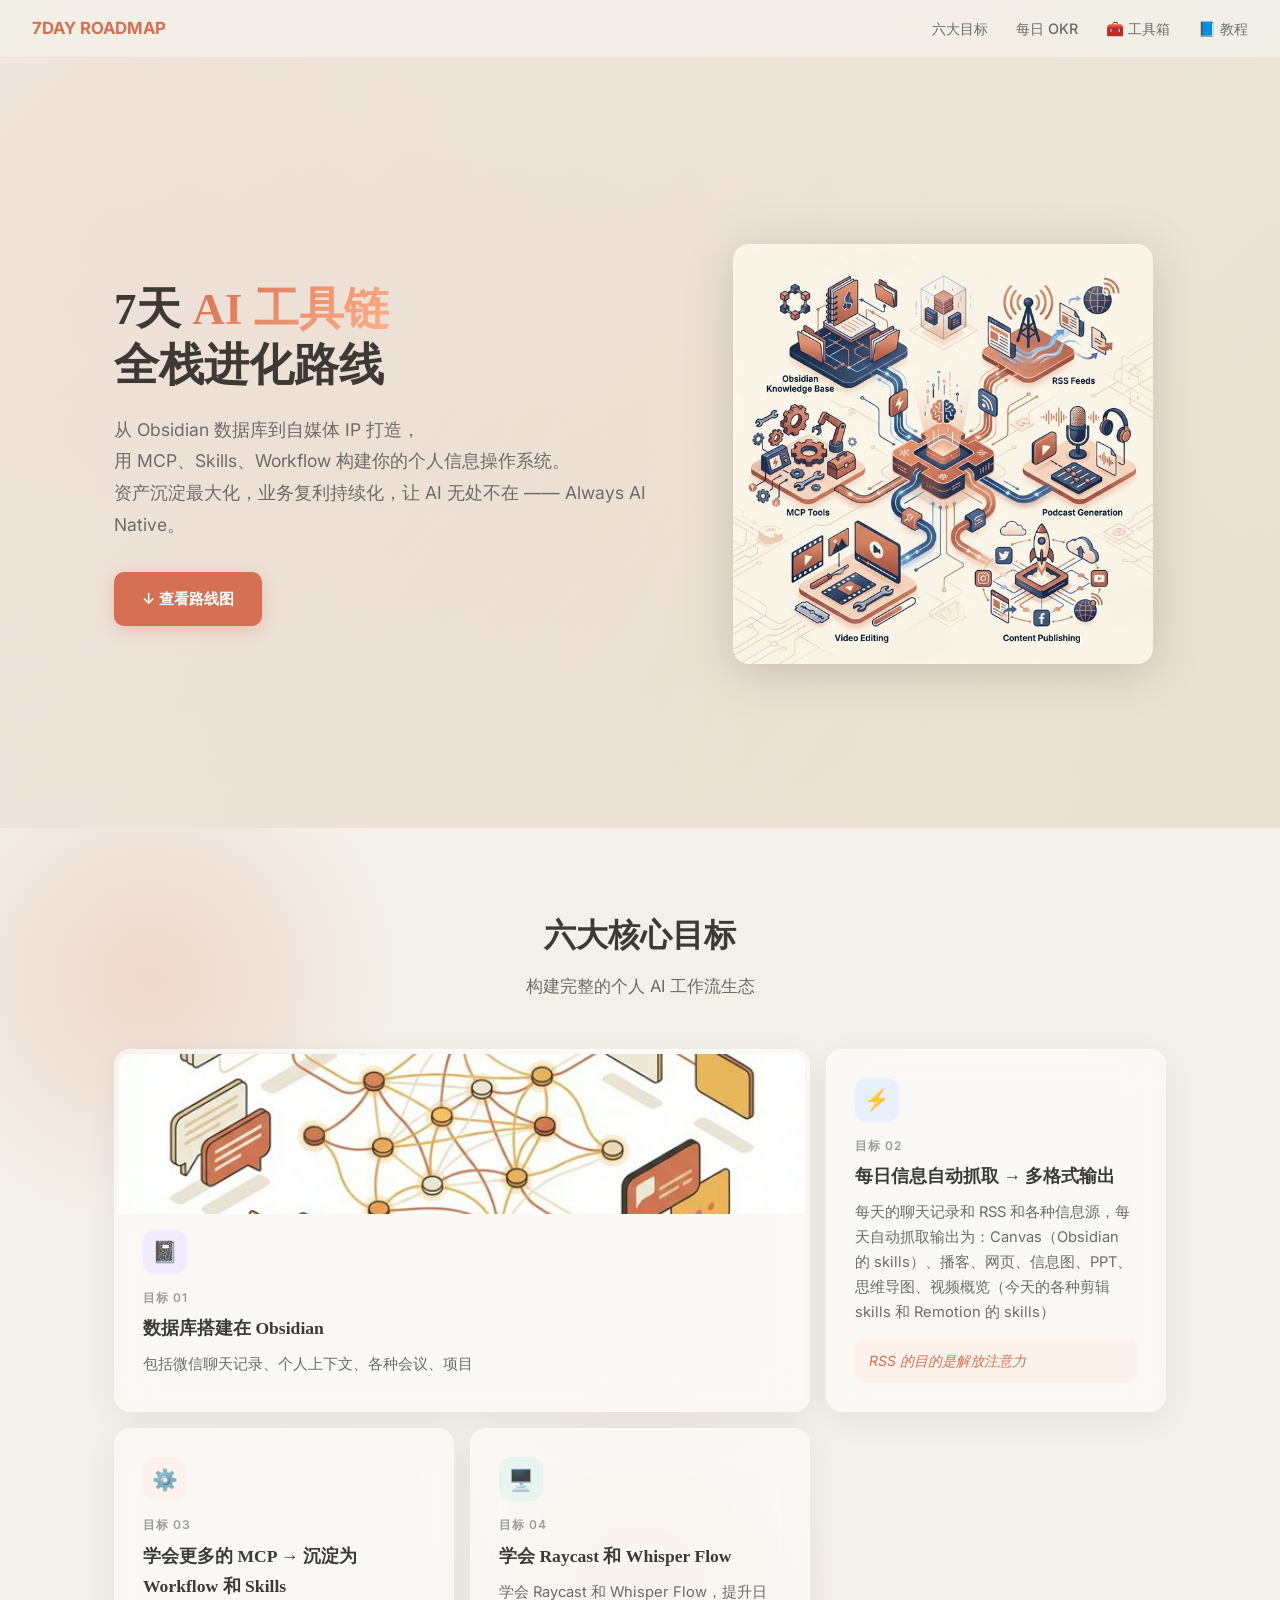
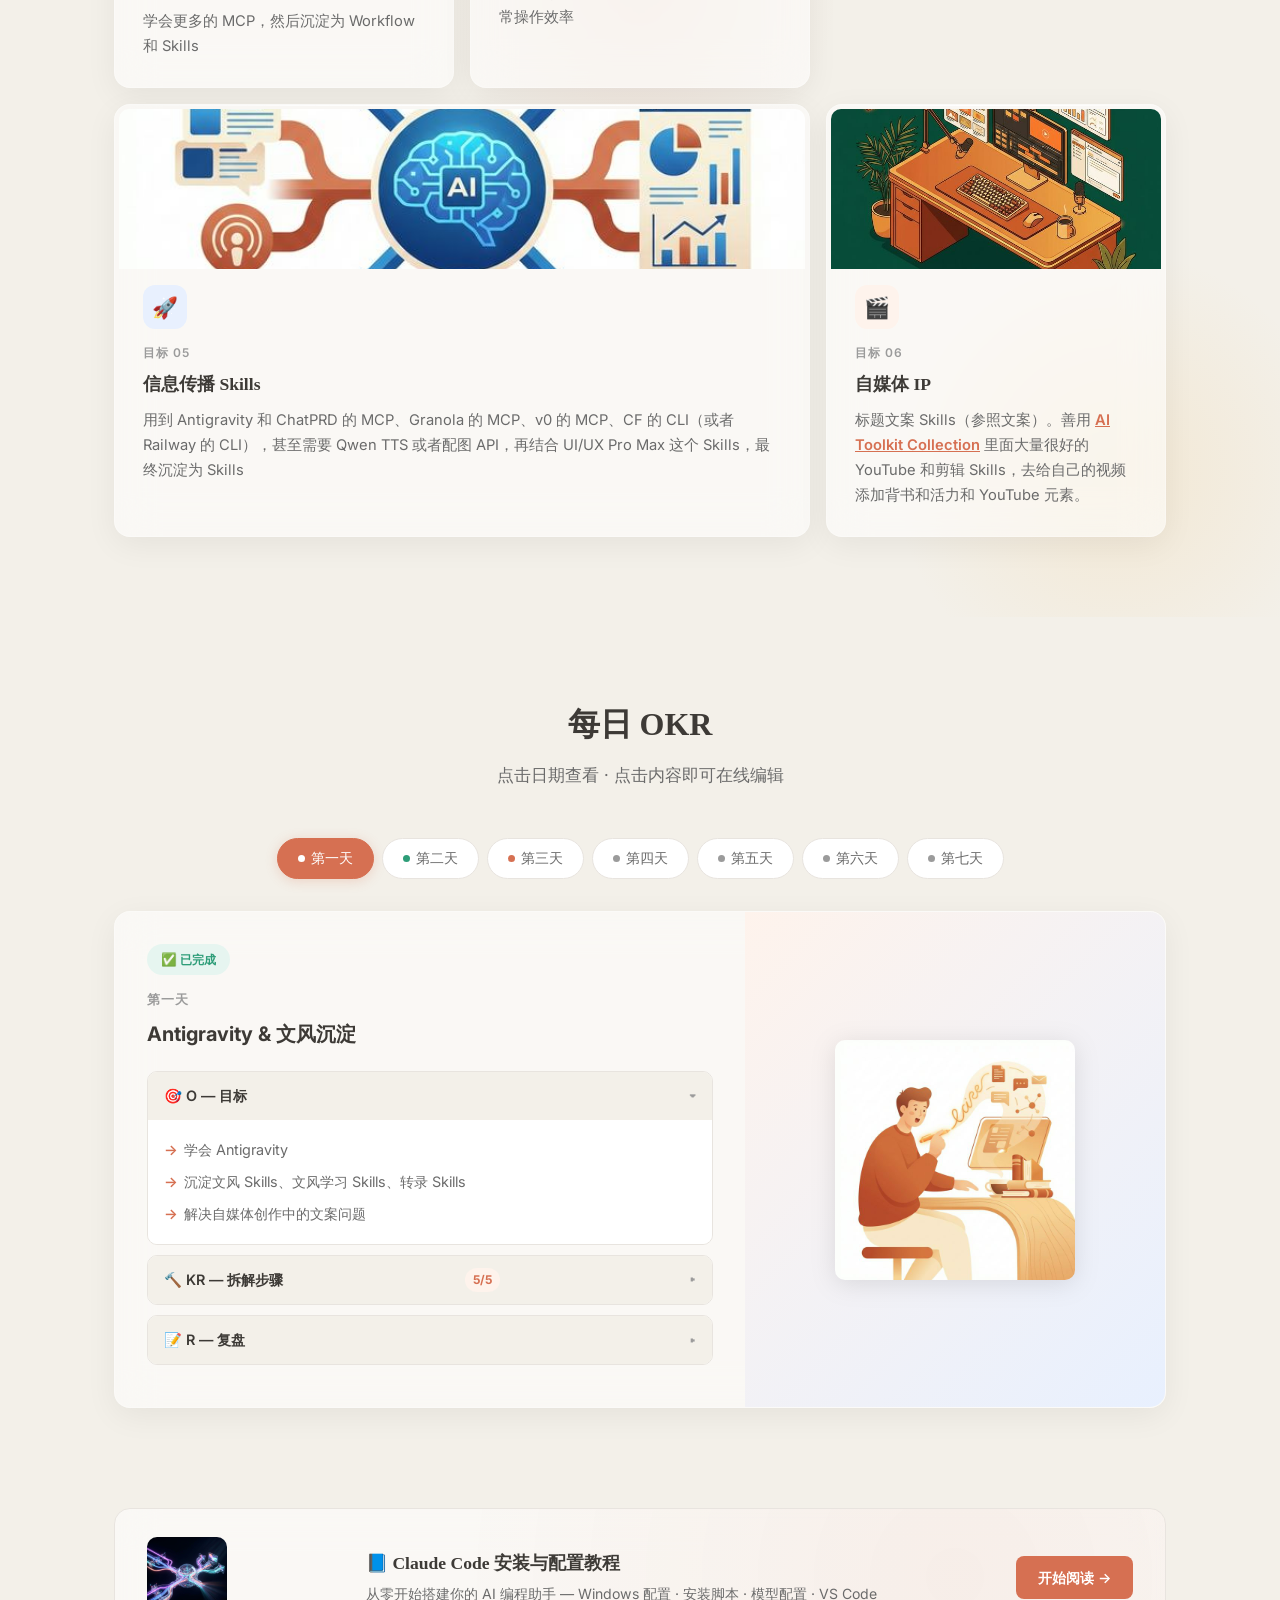
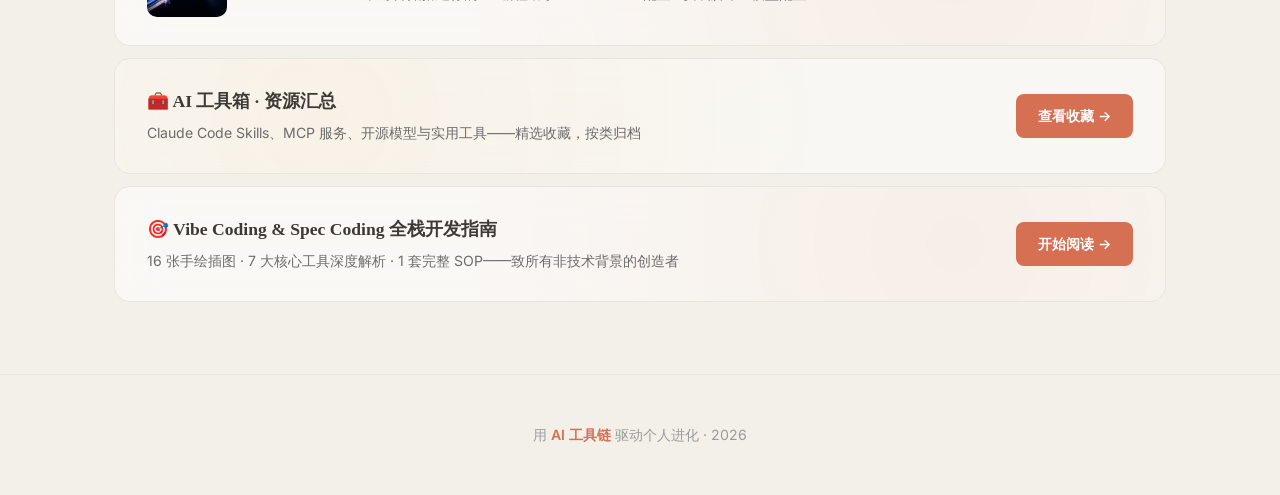
==== index.html @ 2cfd47f9 "初始提交：7天 AI 工具链全栈进化路线" ====
<!DOCTYPE html>
<html lang="zh-CN">

<head>
    <link rel="icon" type="image/png" href="assets/favicon.png">
    <meta charset="UTF-8">
    <meta name="viewport" content="width=device-width, initial-scale=1.0">
    <title>7天学习路线 — AI 工具链全栈进化</title>
    <meta name="description" content="从零到一，7天掌握 AI 工具链：Obsidian 数据库、RSS 自动抓取、MCP 工具链、信息传播 Skills、自媒体 IP 打造。">
    <link rel="stylesheet" href="style.css">
</head>

<body>

    <!-- 导航栏 -->
    <nav class="navbar">
        <div class="nav-logo">7DAY ROADMAP</div>
        <ul class="nav-links">
            <li><a href="#goals">六大目标</a></li>
            <li><a href="#timeline">每日 OKR</a></li>
            <li><a href="https://ai-toolkit-collection.pages.dev/" target="_blank">🧰 工具箱</a></li>
            <li><a href="https://claude-code-tutorial-cno.pages.dev/" target="_blank">📘 教程</a></li>
        </ul>
    </nav>

    <!-- Hero -->
    <section class="hero">
        <div class="container">
            <div class="hero-inner">
                <div class="hero-text">
                    <h1>7天 <span>AI 工具链</span><br>全栈进化路线</h1>
                    <p class="subtitle">
                        从 Obsidian 数据库到自媒体 IP 打造，<br>
                        用 MCP、Skills、Workflow 构建你的个人信息操作系统。<br>
                        资产沉淀最大化，业务复利持续化，让 AI 无处不在 —— Always AI Native。
                    </p>
                    <a href="#goals" class="hero-cta">
                        ↓ 查看路线图
                    </a>
                </div>
                <div class="hero-visual">
                    <img src="assets/hero.png" alt="AI 工具链路线图" class="hero-img">
                </div>
            </div>
        </div>
    </section>

    <!-- 六大目标 -->
    <section class="goals-section" id="goals">
        <div class="container">
            <div class="section-header fade-in">
                <h2>六大核心目标</h2>
                <p>构建完整的个人 AI 工作流生态</p>
            </div>

            <div class="bento-grid">

                <!-- 目标 1 - 大卡片 -->
                <div class="card featured fade-in">
                    <img src="assets/obsidian.png" alt="Obsidian 数据库" class="card-img">
                    <div class="goal-icon purple">📓</div>
                    <div class="goal-number">目标 01</div>
                    <h3>数据库搭建在 Obsidian</h3>
                    <p>包括微信聊天记录、个人上下文、各种会议、项目</p>
                </div>

                <!-- 目标 2 -->
                <div class="card fade-in">
                    <div class="goal-icon blue">⚡</div>
                    <div class="goal-number">目标 02</div>
                    <h3>每日信息自动抓取 → 多格式输出</h3>
                    <p>每天的聊天记录和 RSS 和各种信息源，每天自动抓取输出为：Canvas（Obsidian 的 skills）、播客、网页、信息图、PPT、思维导图、视频概览（今天的各种剪辑 skills 和
                        Remotion 的 skills）</p>
                    <div class="day-note">RSS 的目的是解放注意力</div>
                </div>

                <!-- 目标 3 -->
                <div class="card fade-in">
                    <div class="goal-icon orange">⚙️</div>
                    <div class="goal-number">目标 03</div>
                    <h3>学会更多的 MCP → 沉淀为 Workflow 和 Skills</h3>
                    <p>学会更多的 MCP，然后沉淀为 Workflow 和 Skills</p>
                </div>

                <!-- 目标 4 -->
                <div class="card fade-in">
                    <div class="goal-icon green">🖥️</div>
                    <div class="goal-number">目标 04</div>
                    <h3>学会 Raycast 和 Whisper Flow</h3>
                    <p>学会 Raycast 和 Whisper Flow，提升日常操作效率</p>
                </div>

                <!-- 目标 5 - 大卡片 -->
                <div class="card featured fade-in">
                    <img src="assets/broadcast.png" alt="信息传播 Skills" class="card-img">
                    <div class="goal-icon blue">🚀</div>
                    <div class="goal-number">目标 05</div>
                    <h3>信息传播 Skills</h3>
                    <p>用到 Antigravity 和 ChatPRD 的 MCP、Granola 的 MCP、v0 的 MCP、CF 的 CLI（或者 Railway 的 CLI），甚至需要 Qwen TTS
                        或者配图 API，再结合 UI/UX Pro Max 这个 Skills，最终沉淀为 Skills</p>
                </div>

                <!-- 目标 6 -->
                <div class="card fade-in">
                    <img src="assets/creator.png" alt="自媒体 IP" class="card-img">
                    <div class="goal-icon orange">🎬</div>
                    <div class="goal-number">目标 06</div>
                    <h3>自媒体 IP</h3>
                    <p>标题文案 Skills（参照文案）。善用 <a href="https://ai-toolkit-collection.pages.dev/" target="_blank"
                            style="color:var(--accent);font-weight:600;text-decoration:underline;">AI Toolkit
                            Collection</a> 里面大量很好的 YouTube 和剪辑 Skills，去给自己的视频添加背书和活力和 YouTube 元素。
                    </p>
                </div>

            </div>
        </div>
    </section>

    <!-- 7天 OKR - Tab 切换 -->
    <section class="timeline-section" id="timeline">
        <div class="container">
            <div class="section-header fade-in">
                <h2>每日 OKR</h2>
                <p>点击日期查看 · 点击内容即可在线编辑</p>
            </div>

            <!-- Tab 按钮 -->
            <div class="tab-bar fade-in">
                <button class="tab-btn active" data-tab="day1">
                    <span class="status-dot done"></span> 第一天
                </button>
                <button class="tab-btn" data-tab="day2">
                    <span class="status-dot done"></span> 第二天
                </button>
                <button class="tab-btn" data-tab="day3">
                    <span class="status-dot current"></span> 第三天
                </button>
                <button class="tab-btn" data-tab="day4">
                    <span class="status-dot upcoming"></span> 第四天
                </button>
                <button class="tab-btn" data-tab="day5">
                    <span class="status-dot upcoming"></span> 第五天
                </button>
                <button class="tab-btn" data-tab="day6">
                    <span class="status-dot upcoming"></span> 第六天
                </button>
                <button class="tab-btn" data-tab="day7">
                    <span class="status-dot upcoming"></span> 第七天
                </button>
            </div>

            <!-- Tab 内容面板 - 由 JS 动态渲染 -->
            <div class="tab-panels fade-in" id="tabPanels">
                <!-- JS will render day panels here -->
            </div>

        </div>
    </section>

    <!-- Tutorial CTA -->
    <section class="cta-section">
        <div class="container">
            <div class="cta-card fade-in">
                <img src="assets/pipeline.png" alt="AI 工作流" class="cta-img">
                <div class="cta-text">
                    <h3>📘 Claude Code 安装与配置教程</h3>
                    <p>从零开始搭建你的 AI 编程助手 — Windows 配置 · 安装脚本 · 模型配置 · VS Code</p>
                </div>
                <a href="https://claude-code-tutorial-cno.pages.dev/" target="_blank" class="cta-btn">开始阅读 →</a>
            </div>
            <div class="cta-card cta-toolkit fade-in">
                <div class="cta-text">
                    <h3>🧰 AI 工具箱 · 资源汇总</h3>
                    <p>Claude Code Skills、MCP 服务、开源模型与实用工具——精选收藏，按类归档</p>
                </div>
                <a href="https://ai-toolkit-collection.pages.dev/" target="_blank" class="cta-btn">查看收藏 →</a>
            </div>
            <div class="cta-card fade-in">
                <div class="cta-text">
                    <h3>🎯 Vibe Coding & Spec Coding 全栈开发指南</h3>
                    <p>16 张手绘插图 · 7 大核心工具深度解析 · 1 套完整 SOP——致所有非技术背景的创造者</p>
                </div>
                <a href="https://vibe-guide.pages.dev/" target="_blank" class="cta-btn">开始阅读 →</a>
            </div>
        </div>
    </section>

    <!-- Footer -->
    <footer class="footer">
        <div class="container">
            <p>用 <span class="highlight">AI 工具链</span> 驱动个人进化 · 2026</p>
        </div>
    </footer>

    <!-- JS -->
    <script>
        // ===== 配置 =====
        const STATUS_MAP = {
            done: { emoji: '✅', text: '已完成', dotClass: 'done' },
            current: { emoji: '🔥', text: '进行中', dotClass: 'current' },
            upcoming: { emoji: '⬜', text: '待完成', dotClass: 'upcoming' }
        };
        const STATUS_CYCLE = ['upcoming', 'current', 'done'];
        const DAY_LABELS = {
            day1: '第一天', day2: '第二天', day3: '第三天',
            day4: '第四天', day5: '第五天', day6: '第六天', day7: '第七天'
        };
        const DAY_IMAGES = {
            day1: 'assets/day1.png', day2: 'assets/day2.png', day3: 'assets/day3.png',
            day4: 'assets/day4.png', day5: 'assets/day5.png', day6: 'assets/day6.png',
            day7: 'assets/day7.png'
        };

        let okrData = {};
        let saveTimer = null;

        // ===== 防抖保存 =====
        function debounceSave(day, field, value) {
            clearTimeout(saveTimer);
            saveTimer = setTimeout(() => {
                fetch('/api/status', {
                    method: 'PUT',
                    headers: { 'Content-Type': 'application/json' },
                    body: JSON.stringify({ day, field, value })
                }).catch(e => console.warn('保存失败', e));
            }, 600);
        }

        // ===== 即时保存（checkbox 等） =====
        function instantSave(day, field, value) {
            fetch('/api/status', {
                method: 'PUT',
                headers: { 'Content-Type': 'application/json' },
                body: JSON.stringify({ day, field, value })
            }).catch(e => console.warn('保存失败', e));
        }

        // ===== 渲染所有天 =====
        function renderAllDays() {
            const container = document.getElementById('tabPanels');
            container.innerHTML = '';

            Object.keys(okrData).forEach((day, idx) => {
                const d = okrData[day];
                const info = STATUS_MAP[d.status] || STATUS_MAP['upcoming'];
                const isFirst = idx === 0;

                const panel = document.createElement('div');
                panel.className = 'tab-panel' + (isFirst ? ' active' : '');
                panel.id = day;

                panel.innerHTML = `
                    <div class="day-card okr-card">
                        <div class="okr-main">
                            <!-- 状态 + 标题 -->
                            <div class="okr-header">
                                <span class="status-badge ${d.status}" data-day="${day}"
                                      style="cursor:pointer" title="点击切换状态">
                                    ${info.emoji} ${info.text}
                                </span>
                                <div class="day-label">${DAY_LABELS[day]}</div>
                                <h3>${d.title}</h3>
                            </div>

                            <!-- O: 目标 -->
                            <div class="accordion open" data-section="objective">
                                <div class="accordion-header">
                                    <span>🎯 O — 目标</span>
                                    <span class="acc-arrow">▾</span>
                                </div>
                                <div class="accordion-body">
                                    <ul class="objective-list">
                                        ${(d.objective || []).map(item => `<li>${item}</li>`).join('')}
                                    </ul>
                                </div>
                            </div>

                            <!-- KR: 关键结果 -->
                            <div class="accordion" data-section="keyResults">
                                <div class="accordion-header">
                                    <span>🔨 KR — 拆解步骤</span>
                                    <span class="acc-badge">${(d.keyResults || []).filter(k => k.checked).length}/${(d.keyResults || []).length}</span>
                                    <span class="acc-arrow">▸</span>
                                </div>
                                <div class="accordion-body">
                                    ${(d.keyResults && d.keyResults.length > 0) ?
                        `<ul class="kr-list">
                                            ${d.keyResults.map((kr, i) => `
                                                <li class="kr-item" data-idx="${i}">
                                                    <input type="checkbox" class="kr-check" ${kr.checked ? 'checked' : ''}
                                                           data-day="${day}" data-idx="${i}">
                                                    <span class="kr-text ${kr.checked ? 'checked' : ''}"
                                                          contenteditable="true"
                                                          data-day="${day}" data-idx="${i}"
                                                          data-field="kr-text">${kr.text}</span>
                                                    <button class="kr-delete" data-day="${day}" data-idx="${i}" title="删除">×</button>
                                                </li>
                                            `).join('')}
                                        </ul>` :
                        '<p class="placeholder-hint">还没有拆解步骤</p>'
                    }
                                    <button class="add-btn" data-day="${day}" data-type="kr">
                                        + 添加一个步骤
                                    </button>
                                </div>
                            </div>

                            <!-- R: 复盘 -->
                            <div class="accordion" data-section="review">
                                <div class="accordion-header">
                                    <span>📝 R — 复盘</span>
                                    <span class="acc-arrow">▸</span>
                                </div>
                                <div class="accordion-body">
                                    <div class="review-area"
                                         contenteditable="true"
                                         data-day="${day}"
                                         data-field="review"
                                         data-placeholder="在这里记录：&#10;⚡ 遇到了什么问题？怎么解决的？&#10;✨ 实际完成了什么？有什么收获？"
                                    >${d.review || ''}</div>
                                </div>
                            </div>
                        </div>

                        <div class="day-card-visual">
                            <img src="${DAY_IMAGES[day]}" alt="${DAY_LABELS[day]}" class="day-img">
                        </div>
                    </div>
                `;
                container.appendChild(panel);
            });

            // 绑定事件
            bindEvents();
            updateTabDots();
        }

        // ===== 更新 Tab 按钮圆点 =====
        function updateTabDots() {
            document.querySelectorAll('.tab-btn').forEach(btn => {
                const day = btn.dataset.tab;
                if (okrData[day]) {
                    const dot = btn.querySelector('.status-dot');
                    const info = STATUS_MAP[okrData[day].status];
                    if (dot && info) dot.className = 'status-dot ' + info.dotClass;
                }
            });
        }

        // ===== 绑定所有事件 =====
        function bindEvents() {
            // 手风琴折叠
            document.querySelectorAll('.accordion-header').forEach(header => {
                header.addEventListener('click', () => {
                    const acc = header.parentElement;
                    acc.classList.toggle('open');
                    const arrow = header.querySelector('.acc-arrow');
                    arrow.textContent = acc.classList.contains('open') ? '▾' : '▸';
                });
            });

            // 状态切换
            document.querySelectorAll('.status-badge').forEach(badge => {
                badge.addEventListener('click', () => {
                    const day = badge.dataset.day;
                    const cur = okrData[day].status;
                    const next = STATUS_CYCLE[(STATUS_CYCLE.indexOf(cur) + 1) % STATUS_CYCLE.length];
                    okrData[day].status = next;
                    const info = STATUS_MAP[next];
                    badge.className = 'status-badge ' + next;
                    badge.textContent = info.emoji + ' ' + info.text;
                    badge.style.cursor = 'pointer';
                    updateTabDots();
                    instantSave(day, 'status', next);
                });
            });

            // KR checkbox
            document.querySelectorAll('.kr-check').forEach(cb => {
                cb.addEventListener('change', () => {
                    const day = cb.dataset.day;
                    const idx = parseInt(cb.dataset.idx);
                    okrData[day].keyResults[idx].checked = cb.checked;
                    const textEl = cb.nextElementSibling;
                    textEl.classList.toggle('checked', cb.checked);
                    // 更新 badge 计数
                    const acc = cb.closest('.accordion');
                    const badge = acc.querySelector('.acc-badge');
                    const krs = okrData[day].keyResults;
                    badge.textContent = `${krs.filter(k => k.checked).length}/${krs.length}`;
                    instantSave(day, 'keyResults', okrData[day].keyResults);
                });
            });

            // KR 文字编辑
            document.querySelectorAll('[data-field="kr-text"]').forEach(el => {
                el.addEventListener('blur', () => {
                    const day = el.dataset.day;
                    const idx = parseInt(el.dataset.idx);
                    okrData[day].keyResults[idx].text = el.textContent.trim();
                    debounceSave(day, 'keyResults', okrData[day].keyResults);
                });
                el.addEventListener('keydown', (e) => {
                    if (e.key === 'Enter') { e.preventDefault(); el.blur(); }
                });
            });

            // KR 删除
            document.querySelectorAll('.kr-delete').forEach(btn => {
                btn.addEventListener('click', () => {
                    const day = btn.dataset.day;
                    const idx = parseInt(btn.dataset.idx);
                    okrData[day].keyResults.splice(idx, 1);
                    instantSave(day, 'keyResults', okrData[day].keyResults);
                    renderAllDays();
                    // 重新激活当前 tab
                    activateTab(day);
                });
            });

            // 添加 KR
            document.querySelectorAll('.add-btn[data-type="kr"]').forEach(btn => {
                btn.addEventListener('click', () => {
                    const day = btn.dataset.day;
                    if (!okrData[day].keyResults) okrData[day].keyResults = [];
                    okrData[day].keyResults.push({ text: '新步骤', checked: false });
                    instantSave(day, 'keyResults', okrData[day].keyResults);
                    renderAllDays();
                    activateTab(day);
                    // 自动展开 KR 并聚焦新项
                    const panel = document.getElementById(day);
                    const krAcc = panel.querySelector('[data-section="keyResults"]');
                    krAcc.classList.add('open');
                    krAcc.querySelector('.acc-arrow').textContent = '▾';
                    const items = panel.querySelectorAll('.kr-text');
                    const last = items[items.length - 1];
                    if (last) {
                        last.focus();
                        // 选中全部文字方便直接输入
                        const range = document.createRange();
                        range.selectNodeContents(last);
                        const sel = window.getSelection();
                        sel.removeAllRanges();
                        sel.addRange(range);
                    }
                });
            });

            // 复盘编辑
            document.querySelectorAll('[data-field="review"]').forEach(el => {
                el.addEventListener('input', () => {
                    const day = el.dataset.day;
                    okrData[day].review = el.innerText.trim();
                    debounceSave(day, 'review', okrData[day].review);
                });
            });
        }

        // ===== 激活指定 tab =====
        function activateTab(day) {
            document.querySelectorAll('.tab-btn').forEach(b => b.classList.remove('active'));
            document.querySelectorAll('.tab-panel').forEach(p => p.classList.remove('active'));
            const btn = document.querySelector(`.tab-btn[data-tab="${day}"]`);
            const panel = document.getElementById(day);
            if (btn) btn.classList.add('active');
            if (panel) panel.classList.add('active');
        }

        // ===== Tab 切换 =====
        document.querySelectorAll('.tab-btn').forEach(btn => {
            btn.addEventListener('click', () => {
                activateTab(btn.dataset.tab);
            });
        });

        // ===== 默认数据（来自 content.md） =====
        const DEFAULT_OKR = {
            day1: {
                title: 'Antigravity & 文风沉淀',
                status: 'done',
                objective: ['学会 Antigravity', '沉淀文风 Skills、文风学习 Skills、转录 Skills', '解决自媒体创作中的文案问题'],
                keyResults: [
                    { text: '学会 Antigravity', checked: true },
                    { text: '沉淀了文风 Skills、文风学习 Skills、转录 Skills', checked: true },
                    { text: '解决了自媒体创作中的文案问题', checked: true },
                    { text: '学会了 Granola', checked: true },
                    { text: '初步学习了 Obsidian 和 Whisper Flow 和 Raycast', checked: true }
                ],
                review: ''
            },
            day2: {
                title: 'Skills 深度学习 & MCP',
                status: 'done',
                objective: ['进一步沉淀自媒体文风', '深入学习 Skills 体系', '学会 MCP 集成'],
                keyResults: [
                    { text: '进一步沉淀了小满的自媒体文风', checked: true },
                    { text: '学习了 Skills（玩了很多 Skills）', checked: true },
                    { text: '学会创建 Skills、Workflow 转 Skills', checked: true },
                    { text: '学会使用 Granola 和 v0 的 MCP', checked: true }
                ],
                review: ''
            },
            day3: {
                title: 'MCP 工具链 & 信息传播 Skills',
                status: 'current',
                objective: ['学习微信公众号文章阅读 MCP', '完全学习 Whisper Flow', '构建信息传播 Skills'],
                keyResults: [
                    { text: '学习微信公众号文章阅读 MCP', checked: false },
                    { text: 'Claude Code 中 Skills 的初步使用', checked: false },
                    { text: '完全学习 Whisper Flow', checked: false },
                    { text: '学习 GitHub/ChatPRD/Granola/v0 MCP + CF/Railway CLI → 沉淀为 Skills', checked: false }
                ],
                review: ''
            },
            day4: {
                title: 'Obsidian 数据库搭建',
                status: 'upcoming',
                objective: ['Obsidian 数据库搭建', '把第三天学到的 MCP 实际跑通'],
                keyResults: [
                    { text: 'Obsidian 数据库搭建（微信聊天记录导入、个人上下文管理、会议记录、项目资料库）', checked: false },
                    { text: '把第三天学到的 MCP 实际跑通，沉淀为 Workflow', checked: false }
                ],
                review: ''
            },
            day5: {
                title: '每日信息自动抓取管线',
                status: 'upcoming',
                objective: ['信息源接入与自动抓取', '多格式输出逐个跑通', '整条管线串联'],
                keyResults: [
                    { text: '信息源接入：聊天记录 + RSS + 各种信息源自动抓取', checked: false },
                    { text: '输出格式逐个跑通：Canvas、播客、网页、信息图、PPT、思维导图', checked: false },
                    { text: '视频概览输出（结合剪辑 Skills 和 Remotion Skills）', checked: false },
                    { text: '整条管线串联：信息源 → 抓取 → 多格式输出，沉淀为 Workflow/Skills', checked: false }
                ],
                review: ''
            },
            day6: {
                title: '自媒体 IP 打造',
                status: 'upcoming',
                objective: ['标题文案 Skills', '善用 AI Toolkit Collection', '自媒体创作流程沉淀'],
                keyResults: [
                    { text: '标题文案 Skills（参照文案）', checked: false },
                    { text: '善用 AI Toolkit Collection 里的 YouTube 和剪辑 Skills', checked: false },
                    { text: 'Qwen TTS / 配图 API 接入，结合 UI/UX Pro Max Skills', checked: false },
                    { text: '沉淀为完整的自媒体创作 Skills', checked: false }
                ],
                review: ''
            },
            day7: {
                title: 'Raycast 深度 & 全链路沉淀',
                status: 'upcoming',
                objective: ['Raycast 深度学习', '信息传播 Skills 最终整合', '跑通端到端 Demo'],
                keyResults: [
                    { text: 'Raycast 深度学习（快捷指令、Extensions、与 AI 工作流的结合）', checked: false },
                    { text: '信息传播 Skills 最终整合（Antigravity + ChatPRD + Granola + v0 + CF/Railway）', checked: false },
                    { text: '所有 Workflow 和 Skills 文件规范化（统一格式、写好文档）', checked: false },
                    { text: '跑通完整端到端 Demo：信息抓取 → 内容生成 → 多格式输出 → 发布', checked: false }
                ],
                review: ''
            }
        };

        // ===== 加载数据 =====
        async function loadOKR() {
            try {
                const res = await fetch('/api/status');
                if (!res.ok) throw new Error('API 返回非 200');
                okrData = await res.json();
                if (!okrData || Object.keys(okrData).length === 0) throw new Error('数据为空');
            } catch (e) {
                console.warn('API 不可用，使用默认数据');
                okrData = JSON.parse(JSON.stringify(DEFAULT_OKR));
            }
            renderAllDays();
        }

        loadOKR();

        // ===== 滚动淡入 =====
        const observer = new IntersectionObserver((entries) => {
            entries.forEach(entry => {
                if (entry.isIntersecting) {
                    entry.target.classList.add('visible');
                }
            });
        }, { threshold: 0.1 });

        document.querySelectorAll('.fade-in').forEach(el => observer.observe(el));
    </script>

</body>

</html>
---- style.css ----
/* ===== 基础设置 ===== */
@import url('https://fonts.googleapis.com/css2?family=Inter:wght@300;400;500;600;700&display=swap');

*,
*::before,
*::after {
  margin: 0;
  padding: 0;
  box-sizing: border-box;
}

:root {
  --bg: #F3F0E9;
  --bg-card: #FFFFFF;
  --text: #3D3A36;
  --text-secondary: #6B6B6B;
  --text-light: #9B9B9B;
  --accent: #D67052;
  --secondary: #F0B857;
  --accent-light: #F4D4C4;
  --accent-bg: #FEF3EC;
  --blue: #4A90D9;
  --blue-light: #E8F0FE;
  --green: #2D9D78;
  --green-light: #E6F5F0;
  --purple: #8B5CF6;
  --purple-light: #F0EBFE;
  --border: #E8E4DF;
  --shadow-sm: 0 1px 3px rgba(0, 0, 0, 0.04);
  --shadow-md: 0 4px 16px rgba(0, 0, 0, 0.06);
  --shadow-lg: 0 8px 32px rgba(0, 0, 0, 0.08);
  --radius: 16px;
  --radius-sm: 10px;
  --font: 'Inter', -apple-system, "PingFang SC", "Microsoft YaHei", sans-serif;
  --font-heading: 'Georgia', 'Noto Serif SC', serif;
}

html {
  scroll-behavior: smooth;
  font-size: 16px;
}

body {
  background: var(--bg);
  color: var(--text);
  font-family: var(--font);
  line-height: 1.7;
  overflow-x: hidden;
}

/* ===== 容器 ===== */
.container {
  max-width: 1100px;
  margin: 0 auto;
  padding: 0 24px;
}

/* ===== 导航 ===== */
.navbar {
  position: fixed;
  top: 0;
  left: 0;
  right: 0;
  z-index: 100;
  background: rgba(243, 240, 233, 0.85);
  backdrop-filter: blur(16px);
  -webkit-backdrop-filter: blur(16px);
  border-bottom: 1px solid var(--border);
  padding: 14px 32px;
  display: flex;
  justify-content: space-between;
  align-items: center;
}

.nav-logo {
  font-weight: 700;
  font-size: 1.05rem;
  color: var(--accent);
}

.nav-links {
  display: flex;
  gap: 28px;
  list-style: none;
}

.nav-links a {
  color: var(--text-secondary);
  text-decoration: none;
  font-size: 0.9rem;
  font-weight: 500;
  transition: color 0.2s;
}

.nav-links a:hover {
  color: var(--text);
}

/* ===== Hero ===== */
.hero {
  min-height: 92vh;
  display: flex;
  align-items: center;
  padding-top: 80px;
  background: linear-gradient(135deg, var(--bg), #EDE8DF, #E8E3D9);
  position: relative;
  overflow: hidden;
}

.hero::before {
  content: '';
  position: absolute;
  top: -50%;
  left: -50%;
  width: 200%;
  height: 200%;
  background: radial-gradient(circle at 30% 40%, rgba(214, 112, 82, 0.1) 0%, transparent 50%),
    radial-gradient(circle at 70% 60%, rgba(240, 184, 87, 0.08) 0%, transparent 50%);
  animation: heroFloat 10s ease-in-out infinite;
}

@keyframes heroFloat {

  0%,
  100% {
    transform: translate(0, 0) rotate(0deg);
  }

  33% {
    transform: translate(2%, -1%) rotate(1deg);
  }

  66% {
    transform: translate(-1%, 1%) rotate(-1deg);
  }
}

.hero-inner {
  display: grid;
  grid-template-columns: 1.1fr 0.9fr;
  gap: 60px;
  align-items: center;
  position: relative;
  z-index: 1;
}

.hero-text h1 {
  font-family: var(--font-heading);
  font-size: 2.8rem;
  font-weight: 700;
  line-height: 1.25;
  margin-bottom: 20px;
  color: var(--text);
}

.hero-text h1 span {
  background: linear-gradient(135deg, var(--accent), #FFB088);
  -webkit-background-clip: text;
  -webkit-text-fill-color: transparent;
  background-clip: text;
}

.hero-text .subtitle {
  font-size: 1.1rem;
  color: var(--text-secondary);
  margin-bottom: 32px;
  line-height: 1.8;
}

.hero-cta {
  display: inline-flex;
  align-items: center;
  gap: 8px;
  padding: 14px 28px;
  background: var(--accent);
  color: white;
  border: none;
  border-radius: var(--radius-sm);
  font-size: 0.95rem;
  font-weight: 600;
  font-family: var(--font);
  cursor: pointer;
  transition: transform 0.2s, box-shadow 0.2s;
  text-decoration: none;
  box-shadow: 0 4px 16px rgba(214, 112, 82, 0.3);
}

.hero-cta:hover {
  transform: translateY(-2px);
  box-shadow: 0 6px 20px rgba(214, 112, 82, 0.4);
}

/* Hero Visual - 配图 */
.hero-visual {
  display: flex;
  justify-content: center;
  align-items: center;
  position: relative;
}

.hero-img {
  width: 100%;
  max-width: 420px;
  height: auto;
  border-radius: var(--radius);
  object-fit: cover;
  filter: drop-shadow(0 8px 24px rgba(0, 0, 0, 0.15));
}

/* 目标卡片配图 */
.card-img {
  width: 100%;
  height: 160px;
  object-fit: cover;
  border-radius: var(--radius-sm) var(--radius-sm) 0 0;
  margin: -24px -24px 16px -24px;
  width: calc(100% + 48px);
}

/* OKR 每日配图 */
.day-img {
  width: 100%;
  max-width: 240px;
  height: auto;
  border-radius: var(--radius-sm);
  object-fit: cover;
  filter: drop-shadow(0 4px 12px rgba(0, 0, 0, 0.1));
}

/* CTA 配图 */
.cta-img {
  width: 80px;
  height: 80px;
  object-fit: cover;
  border-radius: var(--radius-sm);
  flex-shrink: 0;
}

/* ===== 区块标题 ===== */
.section-header {
  text-align: center;
  margin-bottom: 48px;
}

.section-header h2 {
  font-family: var(--font-heading);
  font-size: 2rem;
  font-weight: 700;
  margin-bottom: 10px;
  color: var(--text);
}

.section-header p {
  color: var(--text-secondary);
  font-size: 1.05rem;
}

/* ===== 卡片 - 毛玻璃效果 ===== */
.card {
  background: rgba(255, 255, 255, 0.55);
  backdrop-filter: blur(20px);
  -webkit-backdrop-filter: blur(20px);
  border: 1px solid rgba(255, 255, 255, 0.25);
  border-radius: var(--radius);
  padding: 28px;
  transition: transform 0.3s ease, box-shadow 0.3s ease, background 0.3s ease;
  box-shadow: 0 8px 32px rgba(0, 0, 0, 0.06);
  position: relative;
  overflow: hidden;
  display: flex;
  flex-direction: column;
}

/* 卡片顶部渐变反光条 */
.card::before {
  content: '';
  position: absolute;
  top: 0;
  left: 0;
  right: 0;
  height: 1px;
  background: linear-gradient(90deg,
      transparent 0%,
      rgba(255, 255, 255, 0.8) 30%,
      rgba(255, 255, 255, 0.9) 50%,
      rgba(255, 255, 255, 0.8) 70%,
      transparent 100%);
}

.card:hover {
  transform: translateY(-5px);
  box-shadow: 0 16px 48px rgba(0, 0, 0, 0.1);
  background: rgba(255, 255, 255, 0.7);
}

/* ===== Bento 网格 - 六大目标 ===== */
.goals-section {
  padding: 80px 0;
  position: relative;
  overflow: hidden;
}

/* 背景彩色光斑 — 让毛玻璃有东西可以模糊 */
.goals-section::before {
  content: '';
  position: absolute;
  width: 500px;
  height: 500px;
  border-radius: 50%;
  background: radial-gradient(circle, rgba(218, 119, 86, 0.2) 0%, transparent 70%);
  top: -100px;
  left: -100px;
  pointer-events: none;
  z-index: 0;
}

.goals-section::after {
  content: '';
  position: absolute;
  width: 450px;
  height: 450px;
  border-radius: 50%;
  background: radial-gradient(circle, rgba(240, 184, 87, 0.15) 0%, transparent 70%);
  bottom: -80px;
  right: -60px;
  pointer-events: none;
  z-index: 0;
}

.goals-section .container {
  position: relative;
  z-index: 1;
}

.bento-grid {
  display: grid;
  grid-template-columns: repeat(3, 1fr);
  gap: 16px;
  position: relative;
}

/* 第三个光斑 — 暖赤陶 */
.bento-grid::before {
  content: '';
  position: absolute;
  width: 400px;
  height: 400px;
  border-radius: 50%;
  background: radial-gradient(circle, rgba(214, 112, 82, 0.1) 0%, transparent 70%);
  top: 50%;
  left: 50%;
  transform: translate(-50%, -50%);
  pointer-events: none;
  z-index: 0;
}

.bento-grid .card.featured {
  grid-column: span 2;
}

.goal-icon {
  width: 44px;
  height: 44px;
  border-radius: 12px;
  display: flex;
  align-items: center;
  justify-content: center;
  font-size: 1.3rem;
  margin-bottom: 14px;
}

.goal-icon.orange {
  background: var(--accent-bg);
  color: var(--accent);
}

.goal-icon.blue {
  background: var(--blue-light);
  color: var(--blue);
}

.goal-icon.green {
  background: var(--green-light);
  color: var(--green);
}

.goal-icon.purple {
  background: var(--purple-light);
  color: var(--purple);
}

.goal-number {
  font-size: 0.75rem;
  color: var(--text-light);
  letter-spacing: 1px;
  text-transform: uppercase;
  font-weight: 600;
  margin-bottom: 6px;
}

.card h3 {
  font-family: var(--font-heading);
  font-size: 1.1rem;
  font-weight: 600;
  margin-bottom: 8px;
  color: var(--text);
}

.card p {
  color: var(--text-secondary);
  font-size: 0.92rem;
  line-height: 1.7;
  flex: 1;
}

.goal-img {
  width: 100%;
  max-height: 180px;
  object-fit: cover;
  border-radius: 12px;
  margin-top: auto;
  padding-top: 14px;
}

/* ===== 7天计划 - Tab 切换 ===== */
.timeline-section {
  padding: 80px 0 100px;
}

.tab-bar {
  display: flex;
  gap: 8px;
  margin-bottom: 32px;
  flex-wrap: wrap;
  justify-content: center;
}

.tab-btn {
  padding: 10px 20px;
  border: 1px solid var(--border);
  border-radius: 100px;
  background: var(--bg-card);
  color: var(--text-secondary);
  font-size: 0.88rem;
  font-weight: 500;
  font-family: var(--font);
  cursor: pointer;
  transition: all 0.2s;
  display: flex;
  align-items: center;
  gap: 6px;
}

.tab-btn:hover {
  border-color: var(--accent);
  color: var(--accent);
}

.tab-btn.active {
  background: var(--accent);
  border-color: var(--accent);
  color: white;
  box-shadow: 0 2px 12px rgba(218, 119, 86, 0.25);
}

.tab-btn .status-dot {
  width: 7px;
  height: 7px;
  border-radius: 50%;
  display: inline-block;
}

.tab-btn .status-dot.done {
  background: var(--green);
}

.tab-btn .status-dot.current {
  background: var(--accent);
}

.tab-btn .status-dot.upcoming {
  background: var(--text-light);
}

.tab-btn.active .status-dot {
  background: white;
}

/* Tab 内容面板 */
.tab-panels {
  position: relative;
}

.tab-panel {
  display: none;
  animation: fadeSlideIn 0.35s ease-out;
}

.tab-panel.active {
  display: block;
}

@keyframes fadeSlideIn {
  from {
    opacity: 0;
    transform: translateY(12px);
  }

  to {
    opacity: 1;
    transform: translateY(0);
  }
}

.day-card {
  background: rgba(255, 255, 255, 0.55);
  backdrop-filter: blur(20px);
  -webkit-backdrop-filter: blur(20px);
  border: 1px solid rgba(255, 255, 255, 0.25);
  border-radius: var(--radius);
  overflow: hidden;
  display: grid;
  grid-template-columns: 1fr 1fr;
  min-height: 360px;
  box-shadow: 0 8px 32px rgba(0, 0, 0, 0.06);
}

.day-card-content {
  padding: 36px;
  display: flex;
  flex-direction: column;
  justify-content: center;
}

.day-card-visual {
  display: flex;
  align-items: center;
  justify-content: center;
  background: linear-gradient(135deg, var(--accent-bg), var(--blue-light));
  padding: 24px;
  position: relative;
}

.day-emoji {
  font-size: 64px;
  filter: drop-shadow(0 4px 12px rgba(0, 0, 0, 0.1));
}

.status-badge {
  display: inline-flex;
  align-items: center;
  gap: 5px;
  padding: 5px 14px;
  border-radius: 100px;
  font-size: 0.78rem;
  font-weight: 600;
  margin-bottom: 14px;
  width: fit-content;
}

.status-badge.done {
  background: var(--green-light);
  color: var(--green);
}

.status-badge.current {
  background: var(--accent-bg);
  color: var(--accent);
}

.status-badge.upcoming {
  background: #F3F3F3;
  color: var(--text-light);
}

.day-label {
  font-size: 0.8rem;
  letter-spacing: 1px;
  text-transform: uppercase;
  font-weight: 600;
  color: var(--text-light);
  margin-bottom: 6px;
}

.day-card-content h3 {
  font-size: 1.3rem;
  font-weight: 700;
  margin-bottom: 16px;
  color: var(--text);
}

.day-card-content ul {
  list-style: none;
  padding: 0;
}

.day-card-content li {
  color: var(--text-secondary);
  font-size: 0.92rem;
  padding: 5px 0;
  padding-left: 20px;
  position: relative;
  line-height: 1.65;
}

.day-card-content li::before {
  content: '→';
  position: absolute;
  left: 0;
  color: var(--accent);
  font-weight: 600;
}

.day-note {
  margin-top: 14px;
  padding: 10px 14px;
  background: var(--accent-bg);
  border-radius: var(--radius-sm);
  font-size: 0.88rem;
  color: var(--accent);
  font-style: italic;
}

/* ===== Footer ===== */
.footer {
  padding: 48px 0;
  text-align: center;
  border-top: 1px solid var(--border);
}

.footer p {
  color: var(--text-light);
  font-size: 0.88rem;
}

.footer .highlight {
  color: var(--accent);
  font-weight: 600;
}

/* ===== CTA Section ===== */
.cta-section {
  padding: 0 0 60px;
}

.cta-card {
  display: flex;
  align-items: center;
  justify-content: space-between;
  gap: 24px;
  background: rgba(255, 255, 255, 0.55);
  backdrop-filter: blur(20px);
  -webkit-backdrop-filter: blur(20px);
  border: 1px solid var(--border);
  border-radius: var(--radius);
  padding: 28px 32px;
  margin-bottom: 12px;
  position: relative;
  overflow: hidden;
}

.cta-card::before {
  content: '';
  position: absolute;
  inset: 0;
  background: radial-gradient(circle at 80% 50%, rgba(214, 112, 82, 0.08) 0%, transparent 60%);
}

.cta-toolkit {
  background: rgba(255, 255, 255, 0.45);
}

.cta-toolkit::before {
  background: radial-gradient(circle at 20% 50%, rgba(240, 184, 87, 0.08) 0%, transparent 60%);
}

.cta-text {
  position: relative;
  z-index: 1;
}

.cta-text h3 {
  font-family: var(--font-heading);
  font-size: 1.1rem;
  font-weight: 700;
  color: var(--text);
  margin-bottom: 4px;
}

.cta-text p {
  font-size: 0.88rem;
  color: var(--text-secondary);
}

.cta-btn {
  position: relative;
  z-index: 1;
  display: inline-flex;
  align-items: center;
  gap: 6px;
  padding: 10px 22px;
  background: var(--accent);
  color: #fff;
  font-size: 0.88rem;
  font-weight: 600;
  border-radius: 8px;
  text-decoration: none;
  transition: transform 0.2s, box-shadow 0.2s;
  white-space: nowrap;
  flex-shrink: 0;
}

.cta-toolkit .cta-btn {
  background: var(--accent);
}

.cta-btn:hover {
  transform: translateY(-2px);
  box-shadow: 0 4px 16px rgba(218, 119, 86, 0.3);
}

/* ===== 滚动淡入 ===== */
.fade-in {
  opacity: 0;
  transform: translateY(20px);
  transition: opacity 0.5s ease-out, transform 0.5s ease-out;
}

.fade-in.visible {
  opacity: 1;
  transform: translateY(0);
}

/* ===== 响应式 ===== */
@media (max-width: 1024px) {
  .bento-grid {
    grid-template-columns: repeat(2, 1fr);
  }

  .bento-grid .card.featured {
    grid-column: span 2;
  }
}

@media (max-width: 768px) {
  .hero-inner {
    grid-template-columns: 1fr;
    text-align: center;
    gap: 32px;
  }

  .hero-text h1 {
    font-size: 2rem;
  }

  .hero-visual {
    order: -1;
    height: 200px;
  }

  .hero-orbit {
    width: 180px;
    height: 180px;
  }

  .orbit-dot {
    font-size: 22px;
    transform: rotate(calc(var(--i) * 60deg)) translateX(90px) rotate(calc(var(--i) * -60deg));
  }

  @keyframes orbitCounterSpin {
    from {
      transform: rotate(calc(var(--i) * 60deg)) translateX(90px) rotate(calc(var(--i) * -60deg + 0deg));
    }

    to {
      transform: rotate(calc(var(--i) * 60deg)) translateX(90px) rotate(calc(var(--i) * -60deg - 360deg));
    }
  }

  .hero-glyph {
    font-size: 48px;
  }

  .nav-links {
    display: none;
  }

  .section-header h2 {
    font-size: 1.5rem;
  }

  .bento-grid {
    grid-template-columns: 1fr;
  }

  .bento-grid .card.featured {
    grid-column: span 1;
  }

  .tab-btn {
    padding: 8px 14px;
    font-size: 0.82rem;
  }

  .day-card {
    grid-template-columns: 1fr;
  }

  .day-card-visual {
    order: -1;
    padding: 20px;
  }

  .day-emoji {
    font-size: 48px;
  }

  .cta-card {
    flex-direction: column;
    text-align: center;
    padding: 24px 20px;
  }
}

@media (max-width: 375px) {
  html {
    font-size: 14px;
  }
}

/* ===== 无障碍 ===== */
@media (prefers-reduced-motion: reduce) {

  *,
  *::before,
  *::after {
    animation-duration: 0.01ms !important;
    transition-duration: 0.01ms !important;
  }
}

:focus-visible {
  outline: 2px solid var(--accent);
  outline-offset: 2px;
}

/* ===== OKR 卡片布局 ===== */
.okr-card {
  grid-template-columns: 1.2fr 0.8fr;
}

.okr-main {
  padding: 32px;
  display: flex;
  flex-direction: column;
  gap: 0;
}

.okr-header {
  margin-bottom: 20px;
}

.okr-header h3 {
  font-size: 1.25rem;
  font-weight: 700;
  color: var(--text);
  margin: 0;
}

/* ===== 手风琴 ===== */
.accordion {
  border: 1px solid var(--border);
  border-radius: var(--radius-sm);
  margin-bottom: 10px;
  overflow: hidden;
  transition: box-shadow 0.2s;
}

.accordion:hover {
  box-shadow: var(--shadow-sm);
}

.accordion-header {
  padding: 12px 16px;
  background: var(--bg);
  display: flex;
  align-items: center;
  gap: 8px;
  cursor: pointer;
  user-select: none;
  font-size: 0.9rem;
  font-weight: 600;
  color: var(--text);
  transition: background 0.2s;
}

.accordion-header:hover {
  background: var(--accent-bg);
}

.acc-arrow {
  margin-left: auto;
  color: var(--text-light);
  font-size: 0.85rem;
  transition: transform 0.2s;
}

.acc-badge {
  margin-left: auto;
  margin-right: 8px;
  font-size: 0.75rem;
  font-weight: 700;
  color: var(--accent);
  background: var(--accent-bg);
  padding: 2px 8px;
  border-radius: 100px;
}

.accordion-body {
  display: none;
  padding: 14px 16px;
  background: var(--bg-card);
}

.accordion.open .accordion-body {
  display: block;
}

/* ===== O: 目标列表 ===== */
.objective-list {
  list-style: none;
  padding: 0;
  margin: 0;
}

.objective-list li {
  color: var(--text-secondary);
  font-size: 0.9rem;
  padding: 4px 0;
  padding-left: 20px;
  position: relative;
  line-height: 1.65;
}

.objective-list li::before {
  content: '→';
  position: absolute;
  left: 0;
  color: var(--accent);
  font-weight: 600;
}

/* ===== KR: 关键结果列表 ===== */
.kr-list {
  list-style: none;
  padding: 0;
  margin: 0;
}

.kr-item {
  display: flex;
  align-items: center;
  gap: 10px;
  padding: 8px 0;
  border-bottom: 1px solid rgba(0, 0, 0, 0.04);
}

.kr-item:last-child {
  border-bottom: none;
}

.kr-check {
  width: 18px;
  height: 18px;
  accent-color: var(--accent);
  cursor: pointer;
  flex-shrink: 0;
}

.kr-text {
  flex: 1;
  font-size: 0.9rem;
  color: var(--text);
  padding: 4px 8px;
  border-radius: 6px;
  border: 1px solid transparent;
  transition: border-color 0.2s, background 0.2s;
  outline: none;
  line-height: 1.5;
}

.kr-text:hover {
  background: var(--bg);
  border-color: var(--border);
}

.kr-text:focus {
  background: white;
  border-color: var(--accent);
  box-shadow: 0 0 0 3px var(--accent-bg);
}

.kr-text.checked {
  text-decoration: line-through;
  color: var(--text-light);
}

.kr-delete {
  width: 24px;
  height: 24px;
  border: none;
  background: transparent;
  color: var(--text-light);
  font-size: 1.1rem;
  cursor: pointer;
  border-radius: 6px;
  display: flex;
  align-items: center;
  justify-content: center;
  opacity: 0;
  transition: all 0.15s;
  flex-shrink: 0;
}

.kr-item:hover .kr-delete {
  opacity: 1;
}

.kr-delete:hover {
  background: #fee;
  color: #e44;
}

/* ===== 添加按钮 ===== */
.add-btn {
  display: block;
  width: 100%;
  padding: 10px;
  margin-top: 8px;
  border: 1px dashed var(--border);
  border-radius: 8px;
  background: transparent;
  color: var(--text-light);
  font-size: 0.85rem;
  font-family: var(--font);
  cursor: pointer;
  transition: all 0.2s;
}

.add-btn:hover {
  border-color: var(--accent);
  color: var(--accent);
  background: var(--accent-bg);
}

/* ===== 占位提示 ===== */
.placeholder-hint {
  color: var(--text-light);
  font-size: 0.85rem;
  font-style: italic;
  margin-bottom: 4px;
}

/* ===== R: 复盘文本域 ===== */
.review-area {
  min-height: 100px;
  padding: 12px 14px;
  border: 1px solid var(--border);
  border-radius: 8px;
  font-size: 0.9rem;
  font-family: var(--font);
  color: var(--text);
  line-height: 1.7;
  background: var(--bg);
  outline: none;
  transition: border-color 0.2s, background 0.2s;
  white-space: pre-wrap;
}

.review-area:hover {
  border-color: var(--accent-light);
}

.review-area:focus {
  border-color: var(--accent);
  background: white;
  box-shadow: 0 0 0 3px var(--accent-bg);
}

.review-area:empty::before {
  content: attr(data-placeholder);
  color: var(--text-light);
  font-style: italic;
  white-space: pre-wrap;
}

/* ===== 响应式 OKR ===== */
@media (max-width: 768px) {
  .okr-card {
    grid-template-columns: 1fr;
  }

  .okr-main {
    padding: 20px;
  }
}
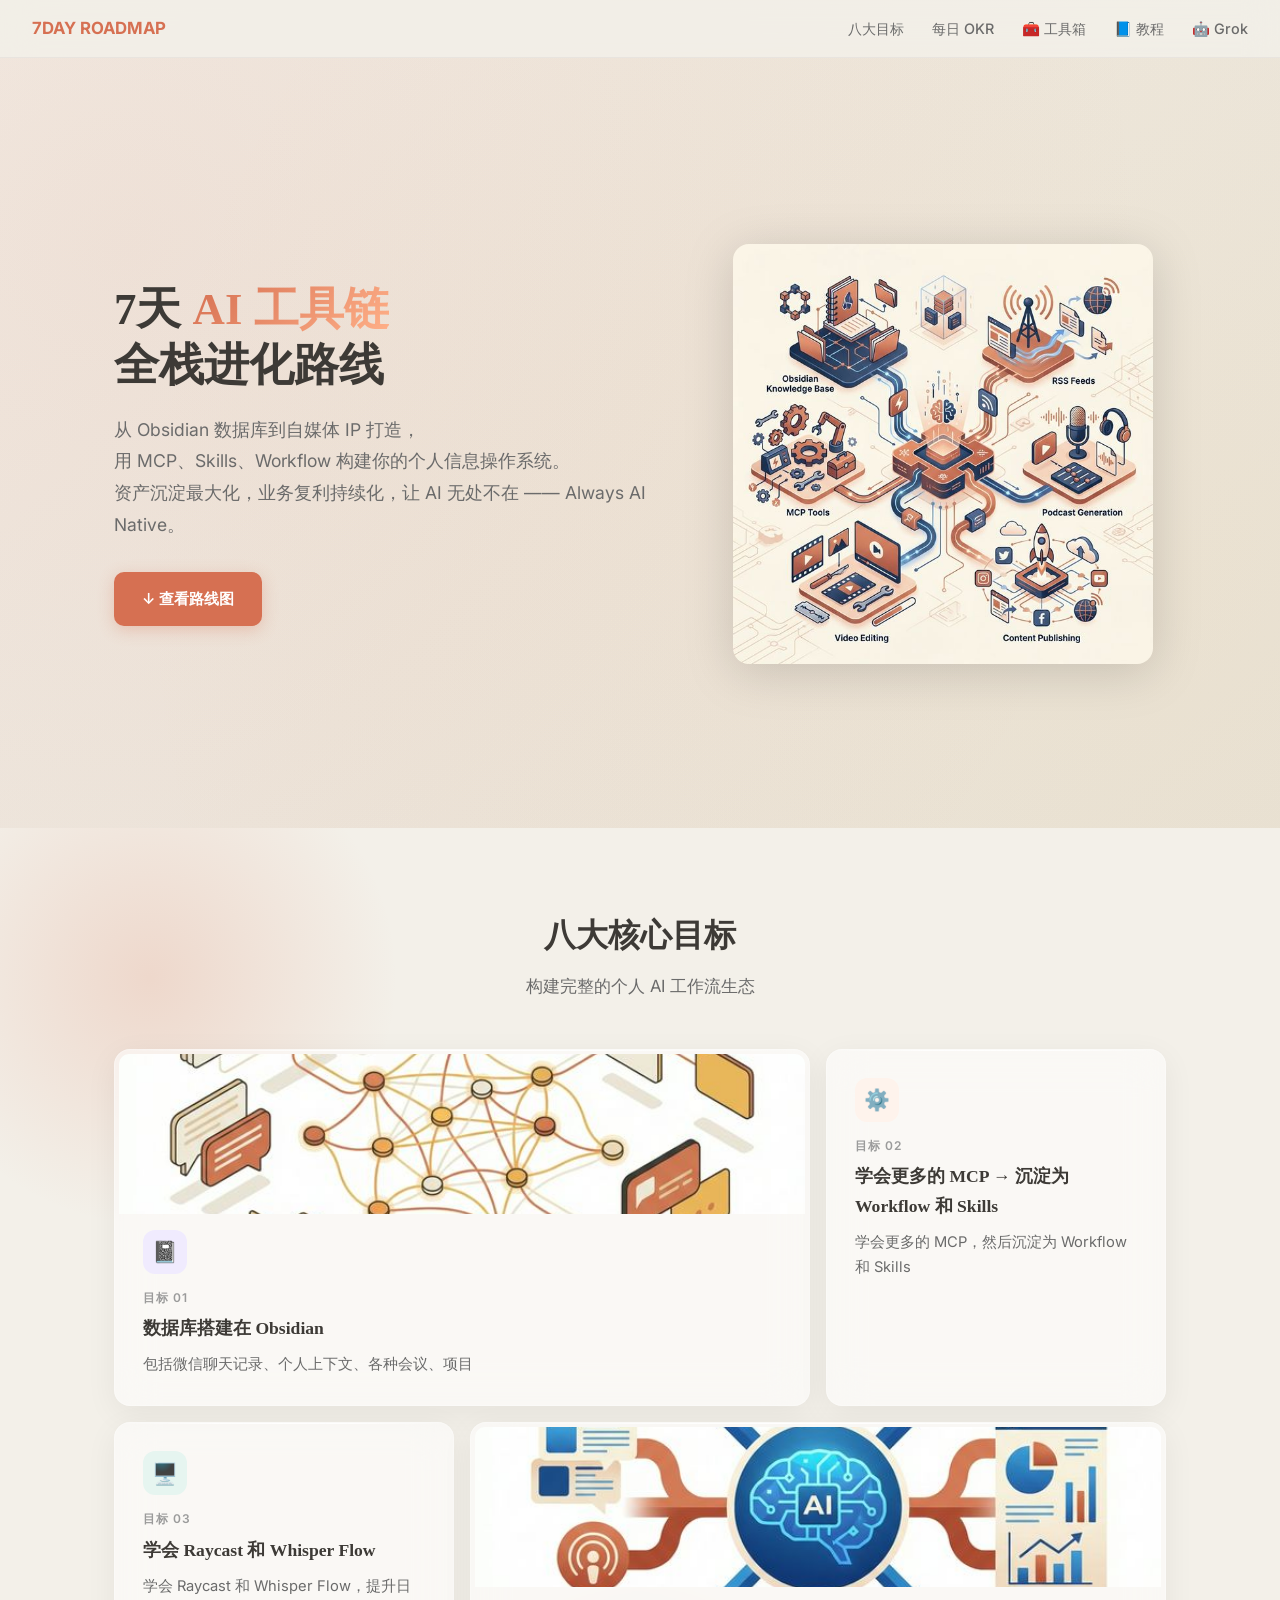
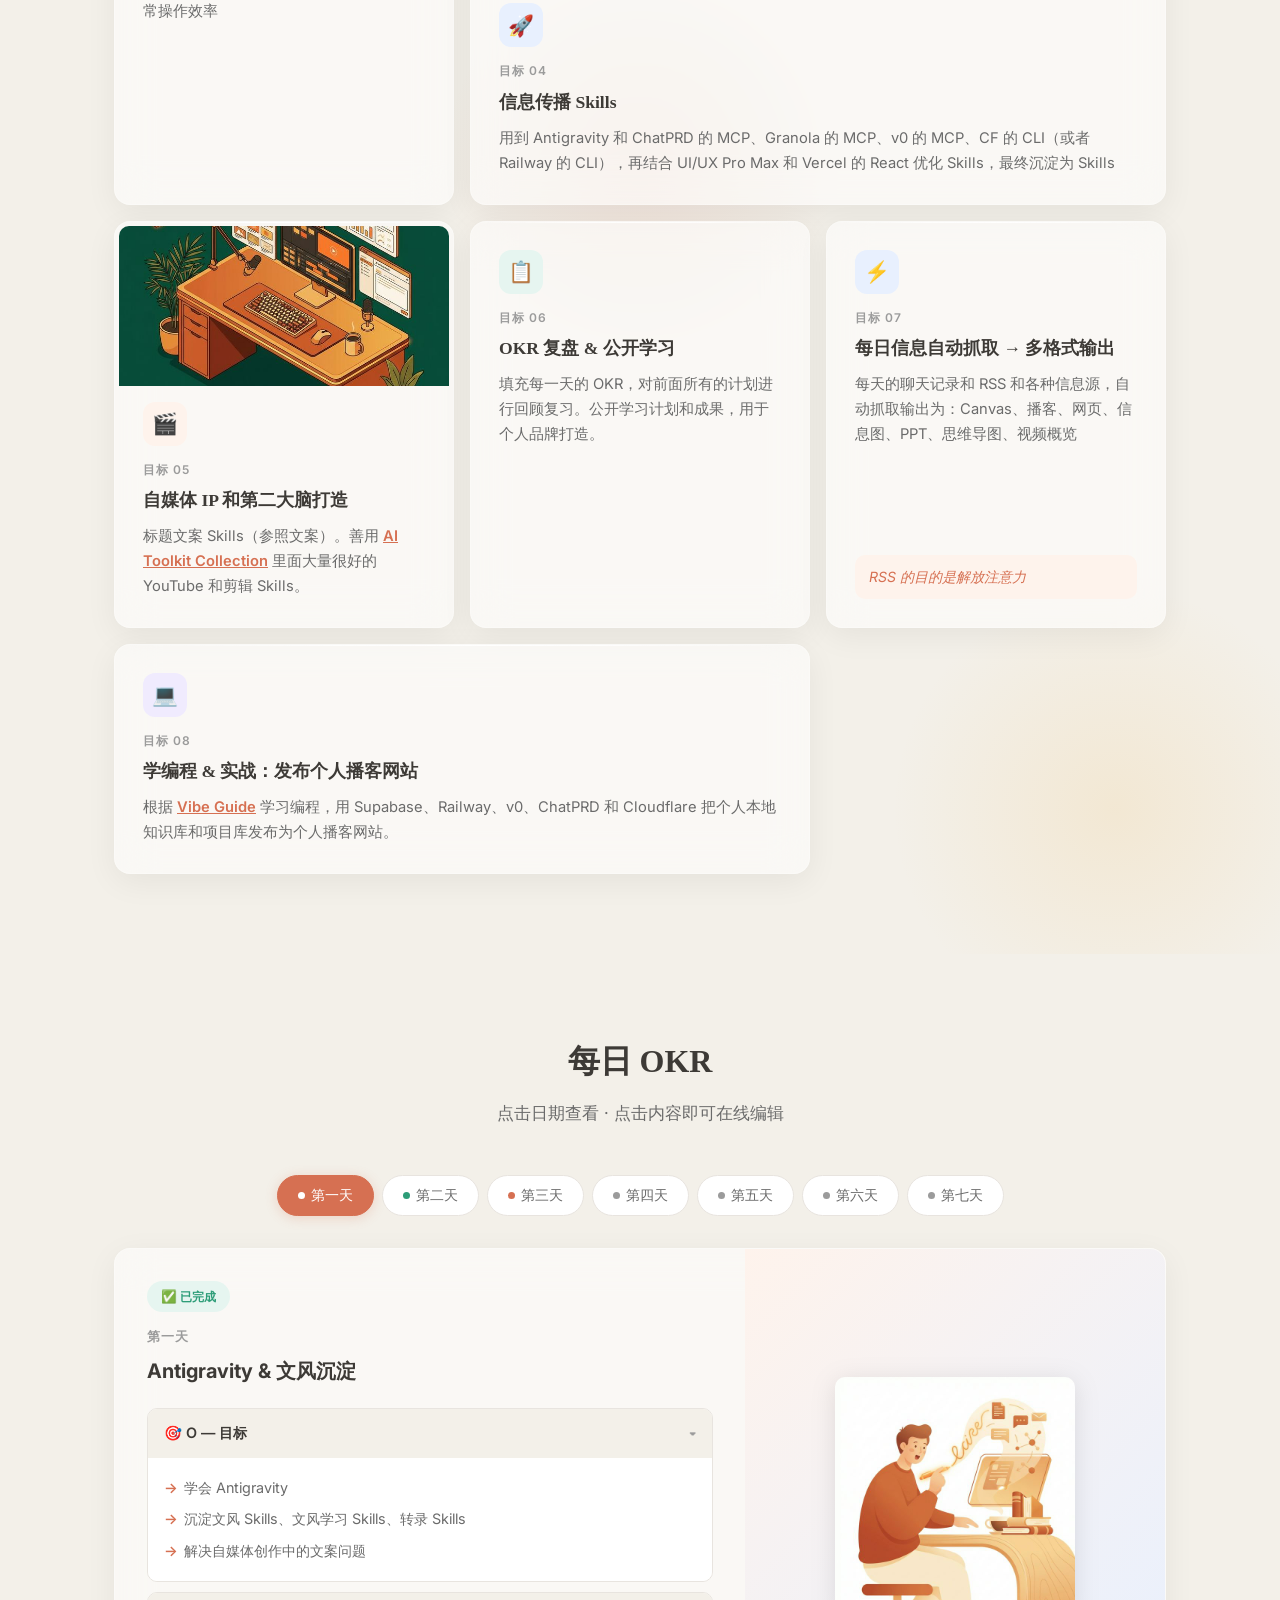
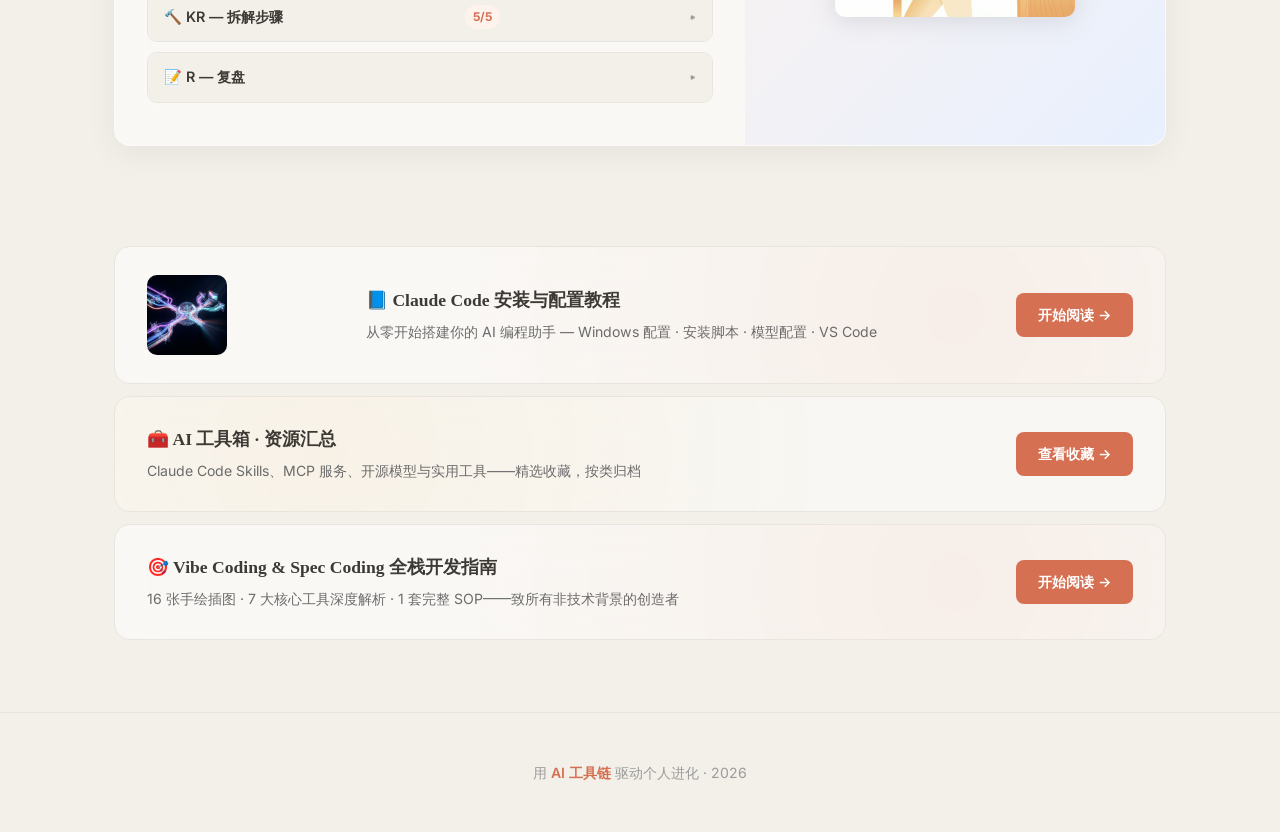
==== commit f4d6ebba: "feat: 添加 Grok API 接入指南页面" ====
--- a/index.html
+++ b/index.html
@@ -16,10 +16,11 @@
     <nav class="navbar">
         <div class="nav-logo">7DAY ROADMAP</div>
         <ul class="nav-links">
-            <li><a href="#goals">六大目标</a></li>
+            <li><a href="#goals">八大目标</a></li>
             <li><a href="#timeline">每日 OKR</a></li>
             <li><a href="https://ai-toolkit-collection.pages.dev/" target="_blank">🧰 工具箱</a></li>
-            <li><a href="https://claude-code-tutorial-cno.pages.dev/" target="_blank">📘 教程</a></li>
+            <li><a href="https://cc-enable.pages.dev/" target="_blank">📘 教程</a></li>
+            <li><a href="grok-guide.html" target="_blank">🤖 Grok</a></li>
         </ul>
     </nav>
 
@@ -49,7 +50,7 @@
     <section class="goals-section" id="goals">
         <div class="container">
             <div class="section-header fade-in">
-                <h2>六大核心目标</h2>
+                <h2>八大核心目标</h2>
                 <p>构建完整的个人 AI 工作流生态</p>
             </div>
 
@@ -66,50 +67,67 @@
 
                 <!-- 目标 2 -->
                 <div class="card fade-in">
-                    <div class="goal-icon blue">⚡</div>
+                    <div class="goal-icon orange">⚙️</div>
                     <div class="goal-number">目标 02</div>
-                    <h3>每日信息自动抓取 → 多格式输出</h3>
-                    <p>每天的聊天记录和 RSS 和各种信息源，每天自动抓取输出为：Canvas（Obsidian 的 skills）、播客、网页、信息图、PPT、思维导图、视频概览（今天的各种剪辑 skills 和
-                        Remotion 的 skills）</p>
-                    <div class="day-note">RSS 的目的是解放注意力</div>
+                    <h3>学会更多的 MCP → 沉淀为 Workflow 和 Skills</h3>
+                    <p>学会更多的 MCP，然后沉淀为 Workflow 和 Skills</p>
                 </div>
 
                 <!-- 目标 3 -->
                 <div class="card fade-in">
-                    <div class="goal-icon orange">⚙️</div>
+                    <div class="goal-icon green">🖥️</div>
                     <div class="goal-number">目标 03</div>
-                    <h3>学会更多的 MCP → 沉淀为 Workflow 和 Skills</h3>
-                    <p>学会更多的 MCP，然后沉淀为 Workflow 和 Skills</p>
-                </div>
-
-                <!-- 目标 4 -->
-                <div class="card fade-in">
-                    <div class="goal-icon green">🖥️</div>
-                    <div class="goal-number">目标 04</div>
                     <h3>学会 Raycast 和 Whisper Flow</h3>
                     <p>学会 Raycast 和 Whisper Flow，提升日常操作效率</p>
                 </div>
 
-                <!-- 目标 5 - 大卡片 -->
+                <!-- 目标 4 - 大卡片 -->
                 <div class="card featured fade-in">
                     <img src="assets/broadcast.png" alt="信息传播 Skills" class="card-img">
                     <div class="goal-icon blue">🚀</div>
-                    <div class="goal-number">目标 05</div>
+                    <div class="goal-number">目标 04</div>
                     <h3>信息传播 Skills</h3>
-                    <p>用到 Antigravity 和 ChatPRD 的 MCP、Granola 的 MCP、v0 的 MCP、CF 的 CLI（或者 Railway 的 CLI），甚至需要 Qwen TTS
-                        或者配图 API，再结合 UI/UX Pro Max 这个 Skills，最终沉淀为 Skills</p>
-                </div>
-
-                <!-- 目标 6 -->
+                    <p>用到 Antigravity 和 ChatPRD 的 MCP、Granola 的 MCP、v0 的 MCP、CF 的 CLI（或者 Railway 的 CLI），再结合 UI/UX Pro
+                        Max 和 Vercel 的 React 优化 Skills，最终沉淀为 Skills</p>
+                </div>
+
+                <!-- 目标 5 -->
                 <div class="card fade-in">
                     <img src="assets/creator.png" alt="自媒体 IP" class="card-img">
                     <div class="goal-icon orange">🎬</div>
-                    <div class="goal-number">目标 06</div>
-                    <h3>自媒体 IP</h3>
+                    <div class="goal-number">目标 05</div>
+                    <h3>自媒体 IP 和第二大脑打造</h3>
                     <p>标题文案 Skills（参照文案）。善用 <a href="https://ai-toolkit-collection.pages.dev/" target="_blank"
                             style="color:var(--accent);font-weight:600;text-decoration:underline;">AI Toolkit
-                            Collection</a> 里面大量很好的 YouTube 和剪辑 Skills，去给自己的视频添加背书和活力和 YouTube 元素。
+                            Collection</a> 里面大量很好的 YouTube 和剪辑 Skills。
                     </p>
+                </div>
+
+                <!-- 目标 6 -->
+                <div class="card fade-in">
+                    <div class="goal-icon green">📋</div>
+                    <div class="goal-number">目标 06</div>
+                    <h3>OKR 复盘 & 公开学习</h3>
+                    <p>填充每一天的 OKR，对前面所有的计划进行回顾复习。公开学习计划和成果，用于个人品牌打造。</p>
+                </div>
+
+                <!-- 目标 7 -->
+                <div class="card fade-in">
+                    <div class="goal-icon blue">⚡</div>
+                    <div class="goal-number">目标 07</div>
+                    <h3>每日信息自动抓取 → 多格式输出</h3>
+                    <p>每天的聊天记录和 RSS 和各种信息源，自动抓取输出为：Canvas、播客、网页、信息图、PPT、思维导图、视频概览</p>
+                    <div class="day-note">RSS 的目的是解放注意力</div>
+                </div>
+
+                <!-- 目标 8 -->
+                <div class="card featured fade-in">
+                    <div class="goal-icon purple">💻</div>
+                    <div class="goal-number">目标 08</div>
+                    <h3>学编程 & 实战：发布个人播客网站</h3>
+                    <p>根据 <a href="https://vibe-guide.pages.dev/" target="_blank"
+                            style="color:var(--accent);font-weight:600;text-decoration:underline;">Vibe Guide</a> 学习编程，用
+                        Supabase、Railway、v0、ChatPRD 和 Cloudflare 把个人本地知识库和项目库发布为个人播客网站。</p>
                 </div>
 
             </div>
@@ -166,7 +184,7 @@
                     <h3>📘 Claude Code 安装与配置教程</h3>
                     <p>从零开始搭建你的 AI 编程助手 — Windows 配置 · 安装脚本 · 模型配置 · VS Code</p>
                 </div>
-                <a href="https://claude-code-tutorial-cno.pages.dev/" target="_blank" class="cta-btn">开始阅读 →</a>
+                <a href="https://cc-enable.pages.dev/" target="_blank" class="cta-btn">开始阅读 →</a>
             </div>
             <div class="cta-card cta-toolkit fade-in">
                 <div class="cta-text">
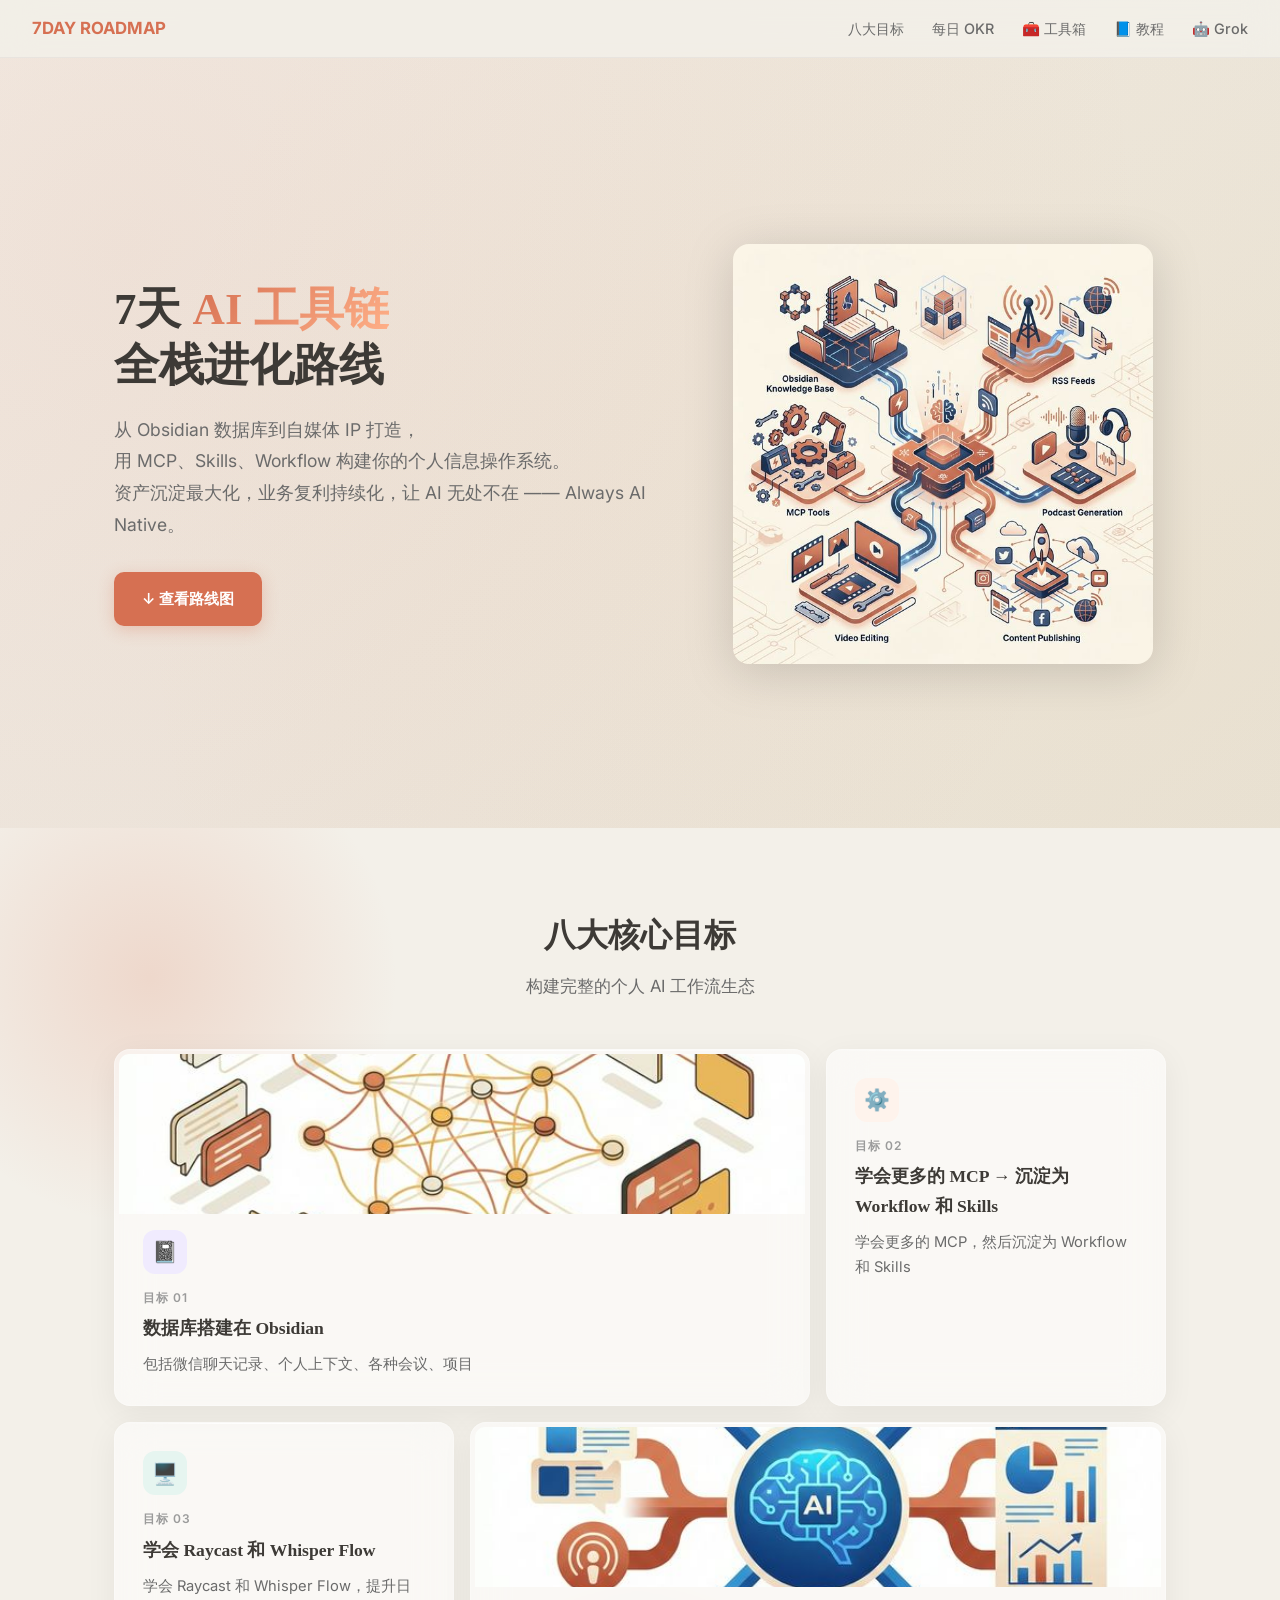
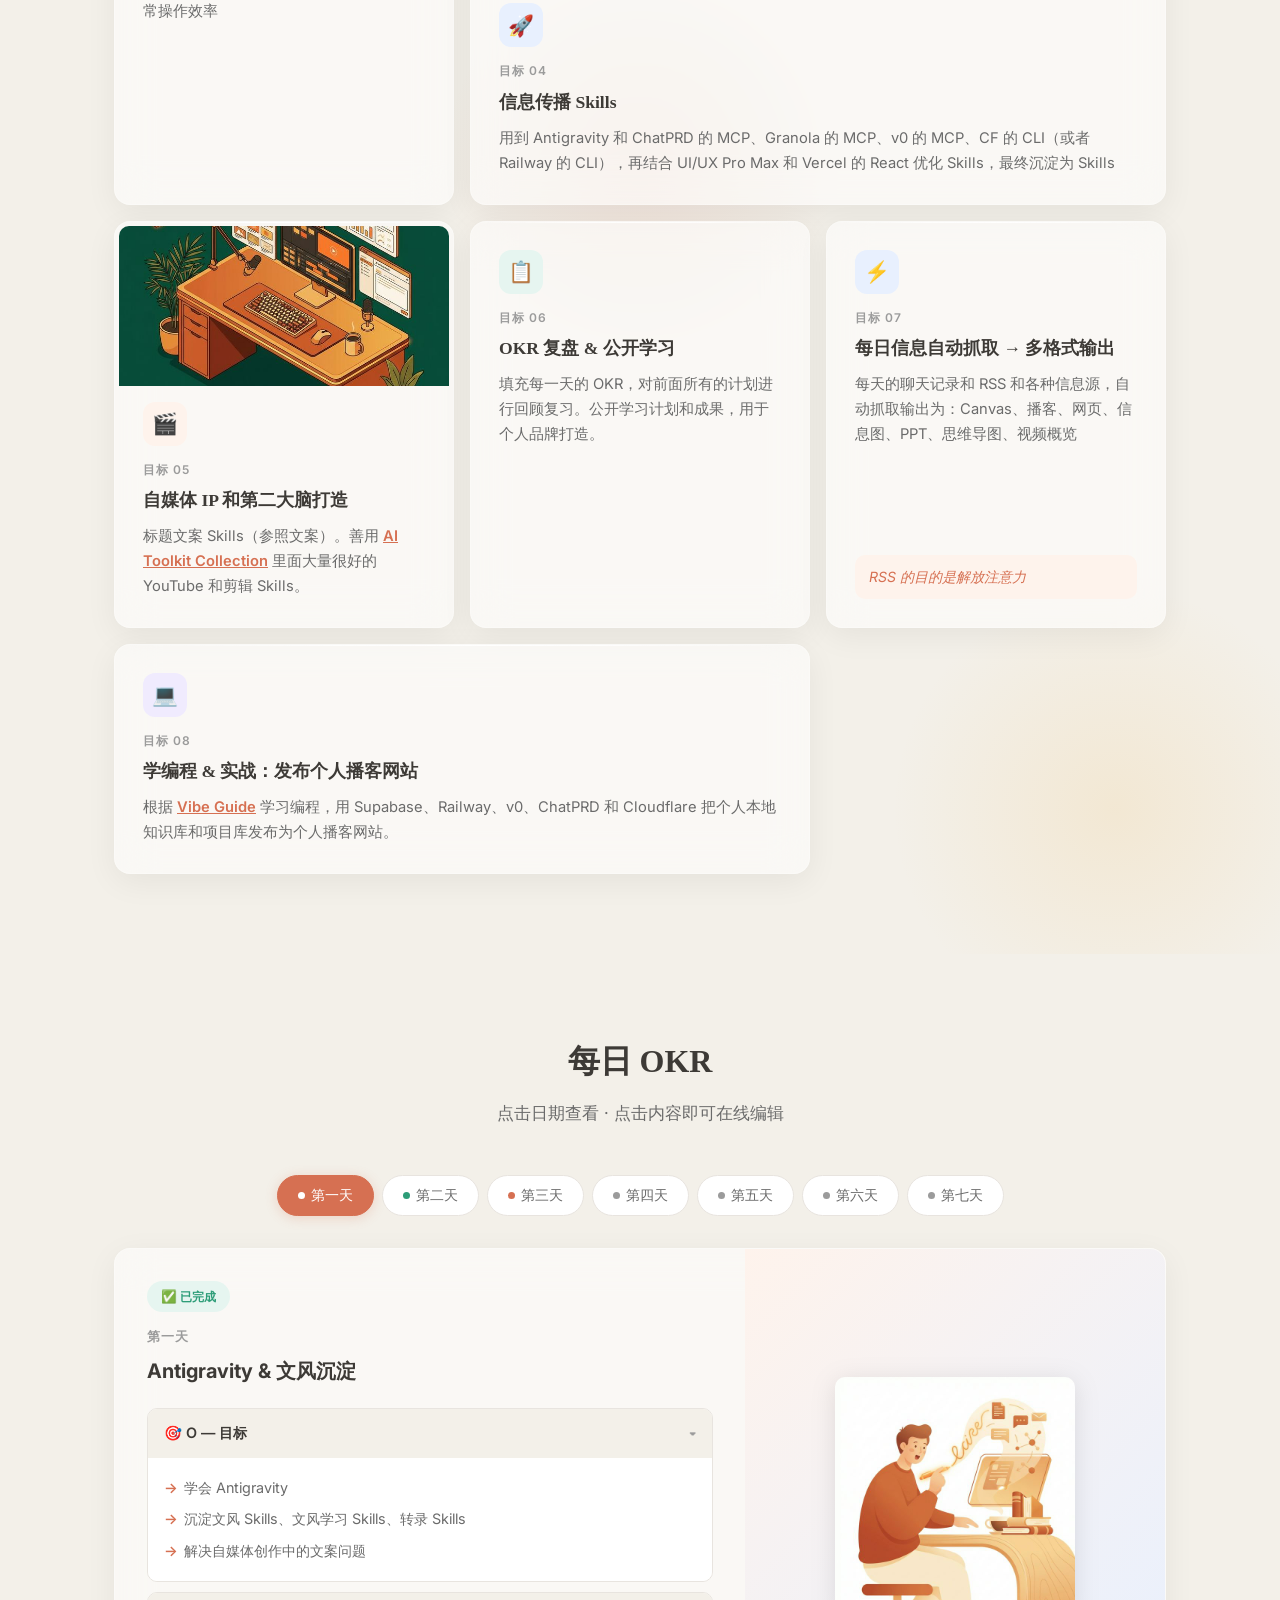
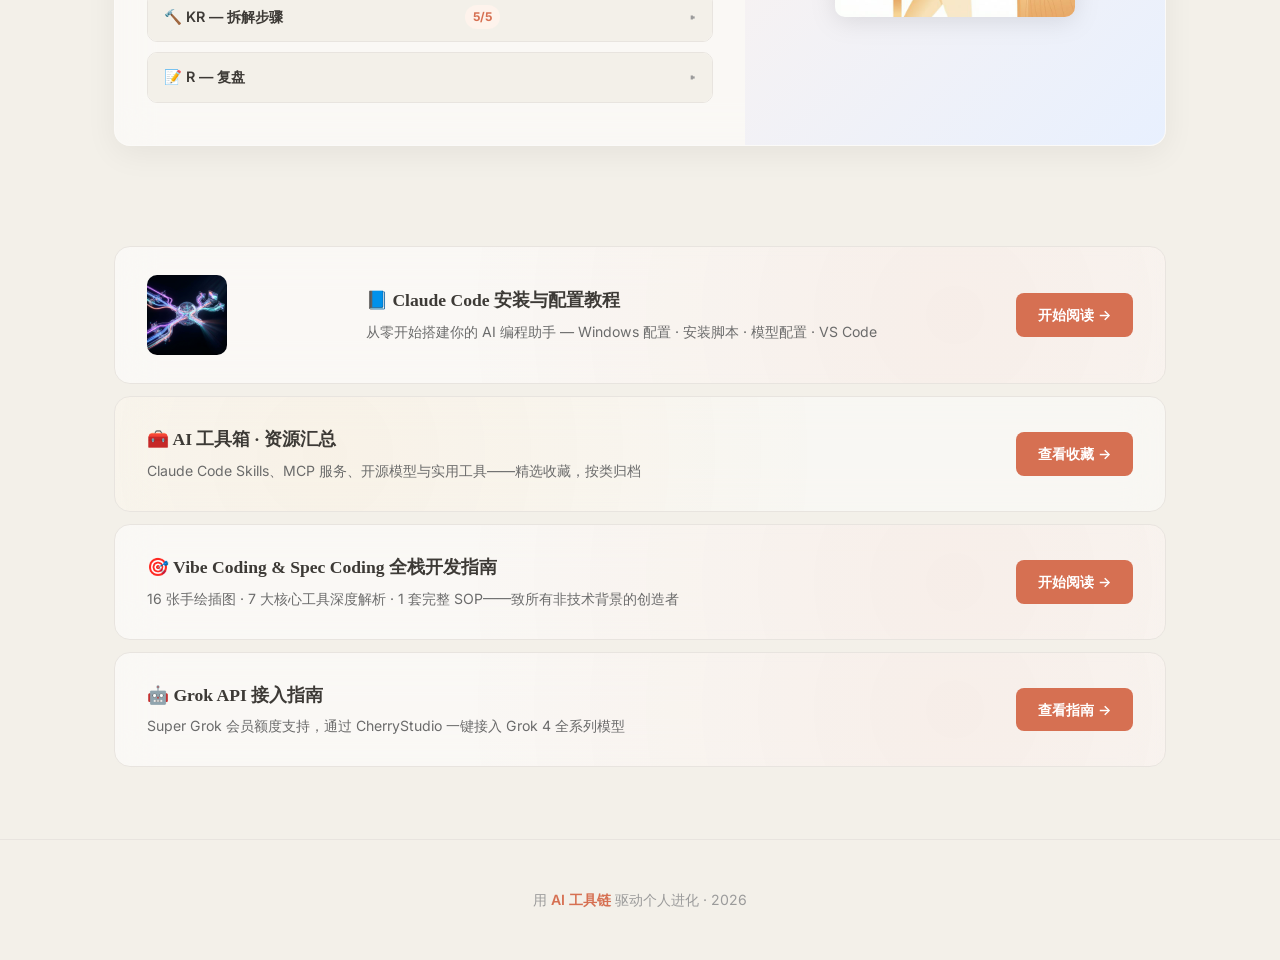
==== commit f4583f57: "feat: 底部 CTA 区域添加 Grok 指南卡片" ====
--- a/index.html
+++ b/index.html
@@ -20,7 +20,7 @@
             <li><a href="#timeline">每日 OKR</a></li>
             <li><a href="https://ai-toolkit-collection.pages.dev/" target="_blank">🧰 工具箱</a></li>
             <li><a href="https://cc-enable.pages.dev/" target="_blank">📘 教程</a></li>
-            <li><a href="grok-guide.html" target="_blank">🤖 Grok</a></li>
+            <li><a href="https://grok-guide.pages.dev/" target="_blank">🤖 Grok</a></li>
         </ul>
     </nav>
 
@@ -199,6 +199,13 @@
                     <p>16 张手绘插图 · 7 大核心工具深度解析 · 1 套完整 SOP——致所有非技术背景的创造者</p>
                 </div>
                 <a href="https://vibe-guide.pages.dev/" target="_blank" class="cta-btn">开始阅读 →</a>
+            </div>
+            <div class="cta-card fade-in">
+                <div class="cta-text">
+                    <h3>🤖 Grok API 接入指南</h3>
+                    <p>Super Grok 会员额度支持，通过 CherryStudio 一键接入 Grok 4 全系列模型</p>
+                </div>
+                <a href="https://grok-guide.pages.dev/" target="_blank" class="cta-btn">查看指南 →</a>
             </div>
         </div>
     </section>
